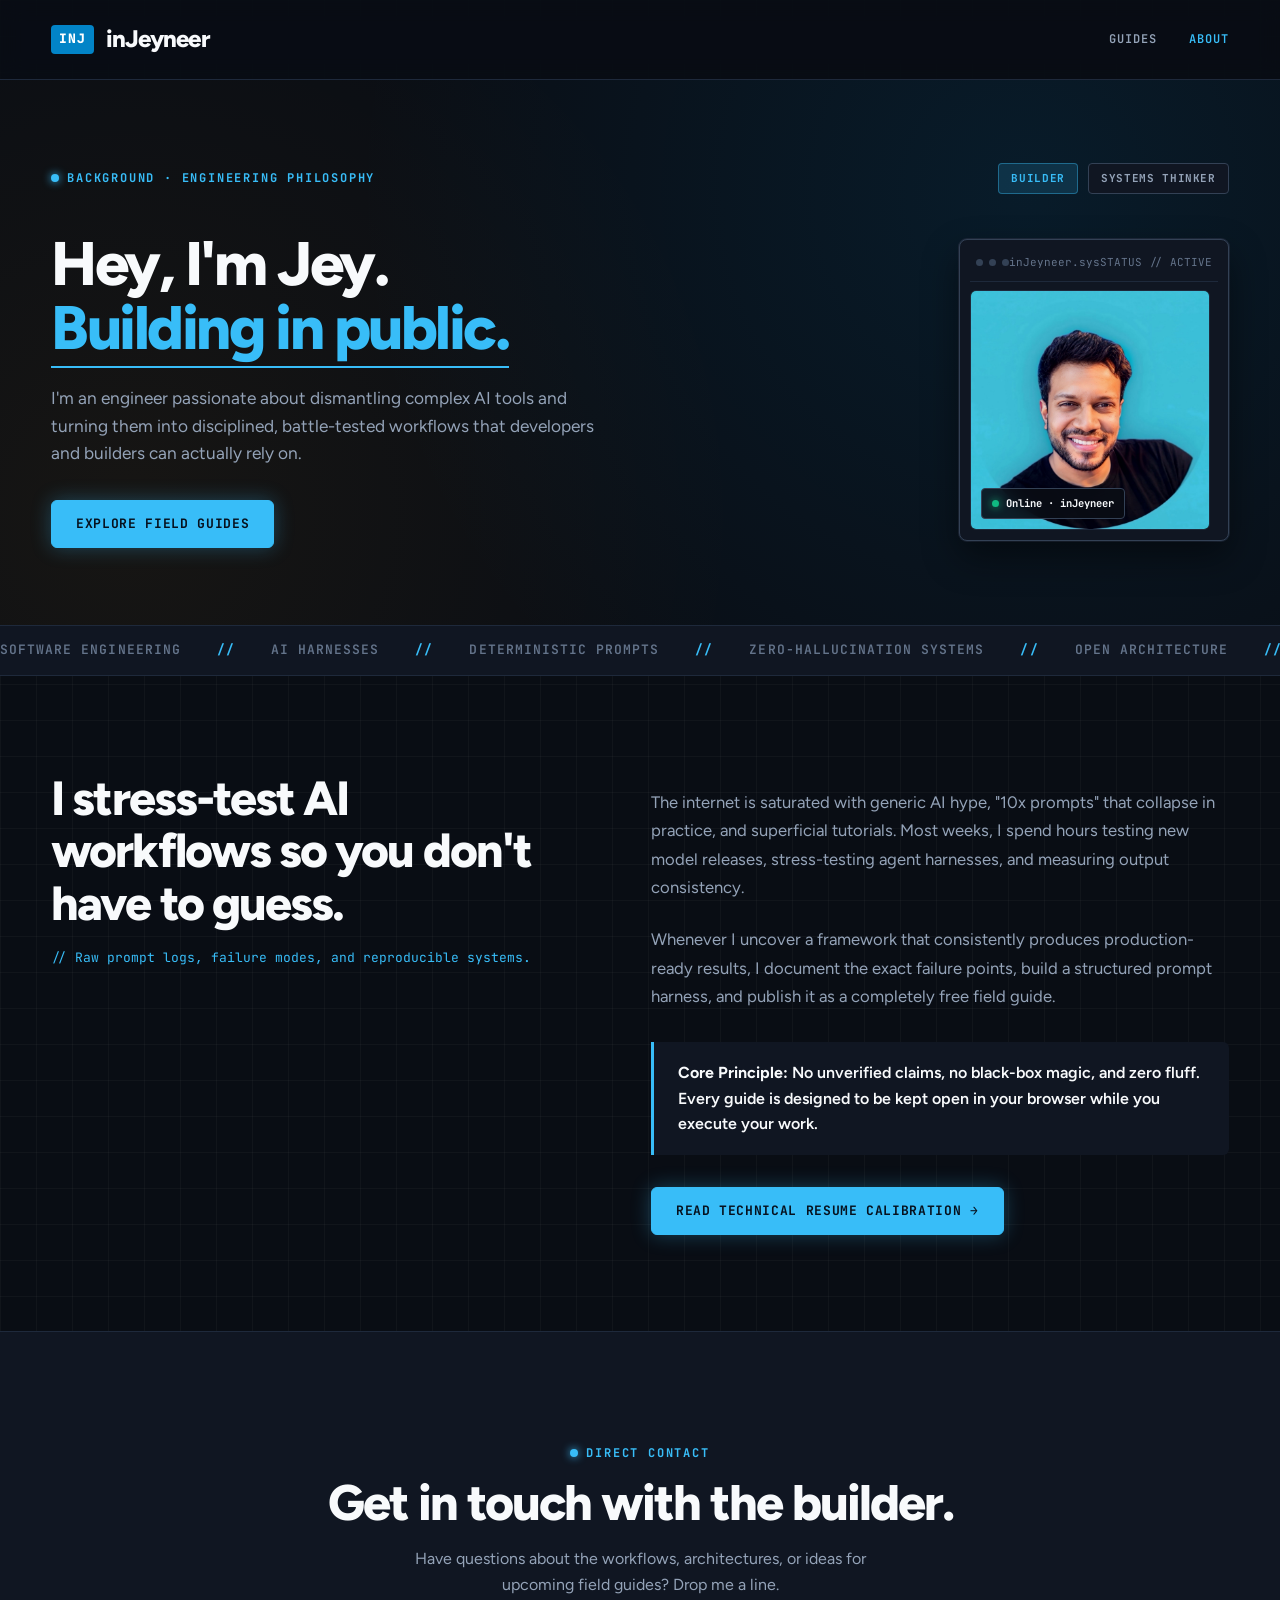
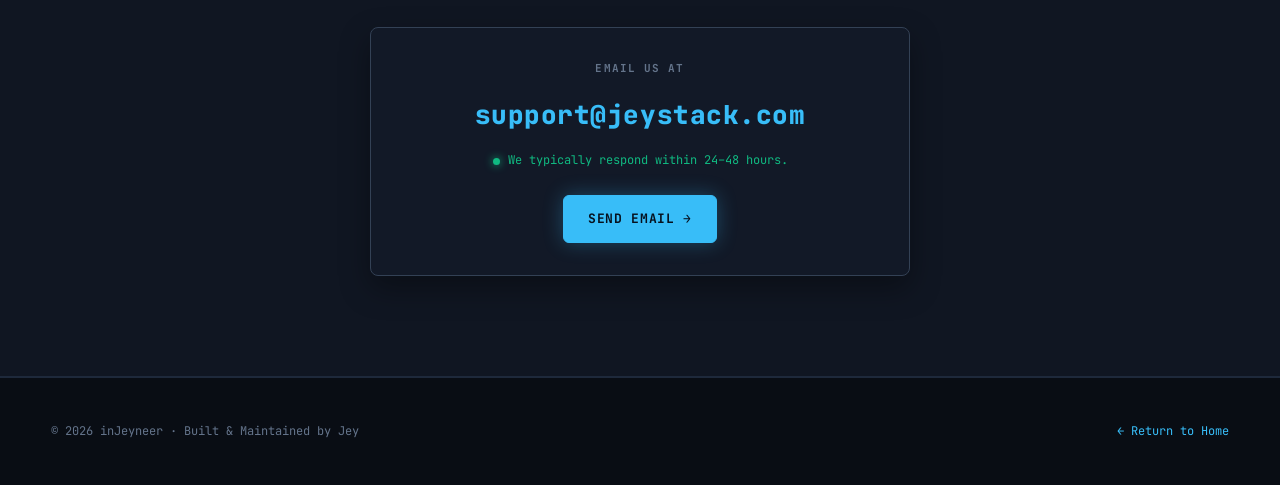
==== about/index.html @ 8425c217 "feat: inJeyneer site with The 4-Stage Technical Resume Calibration & Pages setup" ====
<!DOCTYPE html>
<html lang="en">
<head>
  <meta charset="UTF-8" />
  <meta name="viewport" content="width=device-width, initial-scale=1.0" />
  <title>About Jey · inJeyneer</title>
  <meta name="description" content="Meet Jey, engineer and creator behind inJeyneer. Sharing tested AI systems, prompts, and practical builder lessons in public." />

  <!-- Open Graph / Meta -->
  <meta property="og:type" content="website" />
  <meta property="og:title" content="About Jey · inJeyneer" />
  <meta property="og:description" content="Meet Jey, engineer and creator behind inJeyneer. Sharing tested AI systems and builder lessons in public." />
  <meta property="og:image" content="../assets/hero-photo.jpg" />
  <meta name="twitter:card" content="summary_large_image" />

  <link rel="stylesheet" href="../styles.css" />
</head>
<body>

  <!-- Site Header -->
  <header class="site-header">
    <a class="wordmark" href="../" aria-label="inJeyneer home">
      <div class="wordmark-badge">INJ</div>
      <div class="wordmark-title">
        <span>inJeyneer</span>
      </div>
    </a>
    <nav class="site-nav" aria-label="Primary navigation">
      <a class="nav-link" href="../#guides">Guides</a>
      <a class="nav-link active" href="./">About</a>
    </nav>
  </header>

  <!-- Hero Section -->
  <section class="home-hero">
    <div class="hero-inner">
      <div class="hero-kicker-row">
        <p class="eyebrow">Background &middot; Engineering Philosophy</p>
        <div class="status-pills">
          <span class="tech-tag tech-tag-accent">Builder</span>
          <span class="tech-tag">Systems Thinker</span>
        </div>
      </div>

      <div class="hero-grid">
        <div class="hero-copy">
          <h1>Hey, I'm Jey.<br /><em>Building in public.</em></h1>
          <div class="hero-intro">
            <p>
              I'm an engineer passionate about dismantling complex AI tools and turning them into disciplined, battle-tested workflows that developers and builders can actually rely on.
            </p>
            <div class="button-row">
              <a class="button button-primary" href="../#guides">Explore Field Guides</a>
            </div>
          </div>
        </div>

        <!-- Technical Photo Frame -->
        <div class="photo-frame">
          <div class="photo-frame-header">
            <div class="photo-frame-dots">
              <span></span><span></span><span></span>
            </div>
            <span>inJeyneer.sys</span>
            <span>STATUS // ACTIVE</span>
          </div>
          <div class="photo-wrap">
            <img
              src="../assets/hero-photo.jpg"
              alt="Jey, creator behind inJeyneer"
              class="hero-photo"
            />
            <div class="photo-badge">
              <span class="pulse-dot"></span>
              <span>Online · inJeyneer</span>
            </div>
          </div>
        </div>
      </div>
    </div>
  </section>

  <!-- Terminal Style Marquee Ticker -->
  <div class="topic-ticker" aria-label="Core Topics">
    <div class="ticker-track">
      <span class="ticker-set">
        <span>Software Engineering <b>//</b></span>
        <span>AI Harnesses <b>//</b></span>
        <span>Deterministic Prompts <b>//</b></span>
        <span>Zero-Hallucination Systems <b>//</b></span>
        <span>Open Architecture <b>//</b></span>
      </span>
      <span class="ticker-set" aria-hidden="true">
        <span>Software Engineering <b>//</b></span>
        <span>AI Harnesses <b>//</b></span>
        <span>Deterministic Prompts <b>//</b></span>
        <span>Zero-Hallucination Systems <b>//</b></span>
        <span>Open Architecture <b>//</b></span>
      </span>
    </div>
  </div>

  <!-- Story Section -->
  <section class="story-section">
    <div class="story-grid">
      <div class="story-lead">
        <h1>I stress-test AI workflows so you don't have to guess.</h1>
        <p class="lead-subtitle">// Raw prompt logs, failure modes, and reproducible systems.</p>
      </div>
      <div class="story-copy">
        <p>
          The internet is saturated with generic AI hype, "10x prompts" that collapse in practice, and superficial tutorials. Most weeks, I spend hours testing new model releases, stress-testing agent harnesses, and measuring output consistency.
        </p>
        <p>
          Whenever I uncover a framework that consistently produces production-ready results, I document the exact failure points, build a structured prompt harness, and publish it as a completely free field guide.
        </p>
        <div class="mission">
          <strong>Core Principle:</strong> No unverified claims, no black-box magic, and zero fluff. Every guide is designed to be kept open in your browser while you execute your work.
        </div>
        <div class="button-row">
          <a class="button button-primary" href="../guides/four-pass-ai-resume-review/">Read Technical Resume Calibration &rarr;</a>
        </div>
      </div>
    </div>
  </section>

  <!-- Direct Email Contact Section -->
  <section class="contact-section" id="contact">
    <div class="contact-inner">
      <p class="eyebrow" style="justify-content: center;">Direct Contact</p>
      <h2>Get in touch with the builder.</h2>
      <p class="contact-desc">
        Have questions about the workflows, architectures, or ideas for upcoming field guides? Drop me a line.
      </p>

      <div class="contact-card">
        <span class="contact-label">Email us at</span>
        <a class="contact-email-link" href="mailto:support@jeystack.com?subject=inJeyneer%20Builder%20Inquiry">support@jeystack.com</a>
        <p class="contact-response-time">
          <span class="pulse-dot"></span>
          We typically respond within 24–48 hours.
        </p>
        <div class="contact-actions">
          <a class="button button-primary" href="mailto:support@jeystack.com?subject=inJeyneer%20Builder%20Inquiry">Send Email &rarr;</a>
        </div>
      </div>
    </div>
  </section>

  <!-- Site Footer -->
  <footer class="site-footer">
    <div class="site-footer-inner">
      <p>&copy; 2026 inJeyneer &middot; Built &amp; Maintained by Jey</p>
      <p><a href="../">&larr; Return to Home</a></p>
    </div>
  </footer>

  <script src="../main.js"></script>
</body>
</html>
---- styles.css ----
@import url('https://fonts.googleapis.com/css2?family=Figtree:ital,wght@0,400;0,500;0,600;0,700;0,800;0,900;1,700;1,800&family=JetBrains+Mono:wght@400;500;600;700;800&display=swap');

:root {
  /* Engineering Blueprint / Dark Steel Color System */
  --bg-canvas: #090d14;
  --bg-surface: #101622;
  --bg-surface-raised: #172030;
  --bg-surface-card: #121927;
  
  --border-subtle: #1e293b;
  --border-strong: #334155;
  --border-accent: #0284c7;

  --text-main: #f8fafc;
  --text-muted: #94a3b8;
  --text-dim: #64748b;

  /* Signature Accents (Strict, focused 2-color scheme) */
  --cyan: #38bdf8;
  --cyan-deep: #0284c7;
  --cyan-glow: rgba(56, 189, 248, 0.15);
  
  --amber: #f59e0b;
  --amber-dim: rgba(245, 158, 11, 0.12);

  --emerald: #10b981;
  --emerald-dim: rgba(16, 185, 129, 0.12);
  --rose: #f43f5e;
  --rose-dim: rgba(244, 63, 94, 0.12);

  --font-sans: 'Figtree', -apple-system, BlinkMacSystemFont, "Segoe UI", Roboto, sans-serif;
  --font-mono: 'JetBrains Mono', ui-monospace, SFMono-Regular, Menlo, Monaco, monospace;
}

* {
  box-sizing: border-box;
}

html {
  background: var(--bg-canvas);
  color: var(--text-main);
  scroll-behavior: smooth;
}

body {
  min-width: 320px;
  font-family: var(--font-sans);
  background: var(--bg-canvas);
  background-image: 
    linear-gradient(to right, rgba(255, 255, 255, 0.03) 1px, transparent 1px),
    linear-gradient(to bottom, rgba(255, 255, 255, 0.03) 1px, transparent 1px);
  background-size: 36px 36px;
  margin: 0;
  color: var(--text-main);
  line-height: 1.6;
  -webkit-font-smoothing: antialiased;
}

a {
  color: inherit;
  text-decoration: none;
}

/* ==========================================================================
   Header & Navigation
   ========================================================================== */
.site-header {
  background: rgba(9, 13, 20, 0.85);
  -webkit-backdrop-filter: blur(12px);
  backdrop-filter: blur(12px);
  border-bottom: 1px solid var(--border-subtle);
  justify-content: space-between;
  align-items: center;
  width: 100%;
  min-height: 80px;
  padding: 16px clamp(20px, 4vw, 64px);
  position: sticky;
  top: 0;
  z-index: 100;
  display: flex;
}

.wordmark {
  display: flex;
  align-items: center;
  gap: 12px;
}

.wordmark-badge {
  background: var(--cyan-deep);
  color: #fff;
  font-family: var(--font-mono);
  font-weight: 800;
  font-size: 13px;
  letter-spacing: 0.06em;
  padding: 4px 8px;
  border-radius: 4px;
}

.wordmark-title {
  display: flex;
  flex-direction: column;
}

.wordmark span {
  letter-spacing: -0.03em;
  font-size: clamp(20px, 2vw, 24px);
  font-weight: 800;
  color: var(--text-main);
  line-height: 1;
}

.wordmark small {
  color: var(--text-dim);
  font-family: var(--font-mono);
  font-size: 11px;
  font-weight: 500;
  margin-top: 4px;
  letter-spacing: 0.05em;
  text-transform: uppercase;
}

.site-nav {
  align-items: center;
  gap: clamp(16px, 2.5vw, 36px);
  display: flex;
}

.nav-link {
  font-family: var(--font-mono);
  letter-spacing: 0.08em;
  text-transform: uppercase;
  font-size: 12px;
  font-weight: 600;
  color: var(--text-muted);
  transition: color 0.15s ease;
  padding: 6px 0;
}

.nav-link:hover,
.nav-link.active {
  color: var(--cyan);
}

.button {
  border: 1px solid var(--border-strong);
  cursor: pointer;
  min-height: 48px;
  font-size: 13px;
  font-weight: 700;
  line-height: 1;
  font-family: var(--font-mono);
  letter-spacing: 0.05em;
  text-transform: uppercase;
  border-radius: 6px;
  justify-content: center;
  align-items: center;
  padding: 14px 24px;
  transition: all 0.18s ease;
  display: inline-flex;
}

.button-primary {
  background: var(--cyan);
  color: #06111e;
  border-color: var(--cyan);
  box-shadow: 0 0 20px rgba(56, 189, 248, 0.3);
}

.button-primary:hover {
  background: #7dd3fc;
  transform: translateY(-2px);
  box-shadow: 0 4px 24px rgba(56, 189, 248, 0.45);
}

.button-outline {
  background: transparent;
  color: var(--text-main);
  border-color: var(--border-strong);
}

.button-outline:hover {
  background: var(--bg-surface-raised);
  border-color: var(--cyan);
  color: var(--cyan);
  transform: translateY(-2px);
}

/* ==========================================================================
   Home Hero Section
   ========================================================================== */
.home-hero {
  background: radial-gradient(circle at 80% 20%, rgba(2, 132, 199, 0.12) 0%, transparent 60%),
              radial-gradient(circle at 10% 80%, rgba(245, 158, 11, 0.06) 0%, transparent 50%),
              var(--bg-canvas);
  border-bottom: 1px solid var(--border-subtle);
  padding: clamp(48px, 6vw, 96px) clamp(20px, 4vw, 64px);
  position: relative;
}

.hero-inner {
  width: min(100%, 1280px);
  margin: 0 auto;
}

.hero-kicker-row {
  display: flex;
  align-items: center;
  justify-content: space-between;
  flex-wrap: wrap;
  gap: 16px;
  margin-bottom: 32px;
}

.eyebrow {
  font-family: var(--font-mono);
  letter-spacing: 0.15em;
  text-transform: uppercase;
  font-size: 12px;
  font-weight: 700;
  color: var(--cyan);
  display: flex;
  align-items: center;
  gap: 8px;
}

.eyebrow::before {
  content: "";
  display: inline-block;
  width: 8px;
  height: 8px;
  background: var(--cyan);
  border-radius: 50%;
  box-shadow: 0 0 8px var(--cyan);
}

.status-pills {
  display: flex;
  gap: 10px;
}

.tech-tag {
  font-family: var(--font-mono);
  font-size: 11px;
  font-weight: 700;
  text-transform: uppercase;
  letter-spacing: 0.06em;
  padding: 6px 12px;
  border-radius: 4px;
  border: 1px solid var(--border-strong);
  background: var(--bg-surface);
  color: var(--text-muted);
}

.tech-tag-accent {
  border-color: rgba(56, 189, 248, 0.4);
  background: var(--cyan-glow);
  color: var(--cyan);
}

.hero-grid {
  display: grid;
  grid-template-columns: 1fr auto;
  gap: clamp(36px, 5vw, 64px);
  align-items: center;
}

.home-hero h1 {
  letter-spacing: -0.04em;
  margin: 0 0 24px;
  font-weight: 800;
  color: var(--text-main);
  font-size: clamp(38px, 4.8vw, 64px);
  line-height: 1.05;
}

.home-hero h1 em {
  font-style: normal;
  color: var(--cyan);
  border-bottom: 2px solid var(--cyan);
  padding-bottom: 2px;
}

.hero-intro p {
  color: var(--text-muted);
  max-width: 52ch;
  margin: 0 0 32px;
  font-size: clamp(16px, 1.35vw, 19px);
  line-height: 1.6;
}

.button-row {
  display: flex;
  flex-wrap: wrap;
  gap: 14px;
}

/* Portrait Visual Frame - Compact & Balanced */
.photo-frame {
  position: relative;
  width: clamp(220px, 22vw, 270px);
  max-width: 270px;
  border-radius: 8px;
  padding: 10px;
  background: var(--bg-surface);
  border: 1px solid var(--border-strong);
  box-shadow: 0 16px 36px rgba(0, 0, 0, 0.45), 0 0 0 1px var(--border-subtle);
  flex-shrink: 0;
  margin-left: auto;
}

.photo-frame-header {
  display: flex;
  align-items: center;
  justify-content: space-between;
  padding: 4px 6px 10px;
  font-family: var(--font-mono);
  font-size: 11px;
  color: var(--text-dim);
  border-bottom: 1px solid var(--border-subtle);
  margin-bottom: 8px;
}

.photo-frame-dots {
  display: flex;
  gap: 6px;
}

.photo-frame-dots span {
  width: 7px;
  height: 7px;
  border-radius: 50%;
  background: var(--border-strong);
}

.photo-wrap {
  aspect-ratio: 1 / 1;
  max-height: 240px;
  border-radius: 6px;
  overflow: hidden;
  background: #000;
  border: 1px solid var(--border-subtle);
  position: relative;
}

.hero-photo {
  width: 100%;
  height: 100%;
  object-fit: cover;
  object-position: center 20%;
  display: block;
  filter: contrast(102%) brightness(98%);
}

.photo-badge {
  position: absolute;
  bottom: 10px;
  left: 10px;
  background: rgba(9, 13, 20, 0.9);
  -webkit-backdrop-filter: blur(8px);
  backdrop-filter: blur(8px);
  border: 1px solid var(--border-strong);
  padding: 6px 10px;
  border-radius: 4px;
  font-family: var(--font-mono);
  font-size: 10.5px;
  font-weight: 700;
  color: var(--text-main);
  display: flex;
  align-items: center;
  gap: 7px;
}

.pulse-dot {
  width: 7px;
  height: 7px;
  border-radius: 50%;
  background: var(--emerald);
  box-shadow: 0 0 8px var(--emerald);
}

/* ==========================================================================
   Ticker (Terminal Style)
   ========================================================================== */
.topic-ticker {
  background: var(--bg-surface);
  border-bottom: 1px solid var(--border-subtle);
  padding: 14px 0;
  overflow: hidden;
}

.ticker-track {
  width: max-content;
  animation: 30s linear infinite ticker;
  display: flex;
}

.ticker-set {
  font-family: var(--font-mono);
  font-size: 13px;
  font-weight: 600;
  letter-spacing: 0.08em;
  text-transform: uppercase;
  color: var(--text-dim);
  white-space: nowrap;
  gap: 36px;
  padding-right: 36px;
  display: flex;
  align-items: center;
}

.ticker-set span {
  display: inline-flex;
  align-items: center;
  gap: 36px;
}

.ticker-set b {
  color: var(--cyan);
  font-weight: 700;
}

@keyframes ticker {
  to {
    transform: translate(-50%);
  }
}

/* ==========================================================================
   Guides Section
   ========================================================================== */
.guide-section {
  padding: clamp(56px, 8vw, 100px) clamp(20px, 4vw, 64px);
  max-width: 1280px;
  margin: 0 auto;
}

.guide-heading-row {
  display: flex;
  justify-content: space-between;
  align-items: flex-end;
  flex-wrap: wrap;
  gap: 20px;
  margin-bottom: 32px;
}

.guide-heading-row h2 {
  font-size: clamp(32px, 4.2vw, 52px);
  font-weight: 800;
  letter-spacing: -0.04em;
  margin: 8px 0 0;
  color: var(--text-main);
}

.guide-tools {
  display: flex;
  justify-content: space-between;
  align-items: center;
  flex-wrap: wrap;
  gap: 16px;
  margin-bottom: 24px;
}

.filter-row {
  display: flex;
  gap: 10px;
  flex-wrap: wrap;
}

.filter-chip {
  background: var(--bg-surface);
  border: 1px solid var(--border-strong);
  color: var(--text-muted);
  font-family: var(--font-mono);
  font-size: 11px;
  font-weight: 700;
  letter-spacing: 0.06em;
  text-transform: uppercase;
  padding: 8px 16px;
  border-radius: 4px;
  cursor: pointer;
  transition: all 0.15s ease;
}

.filter-chip:hover,
.filter-chip.is-active {
  background: var(--cyan-deep);
  border-color: var(--cyan);
  color: #fff;
}

.search-field {
  background: var(--bg-surface);
  border: 1px solid var(--border-strong);
  border-radius: 6px;
  display: flex;
  align-items: center;
  gap: 10px;
  padding: 8px 16px;
  min-width: min(100%, 300px);
}

.search-field span,
.search-field svg {
  color: var(--cyan);
  flex-shrink: 0;
}

.search-field input {
  background: transparent;
  border: none;
  outline: none;
  color: var(--text-main);
  font-family: var(--font-sans);
  font-size: 14px;
  width: 100%;
}

.search-field input::placeholder {
  color: var(--text-dim);
}

.guide-count {
  font-family: var(--font-mono);
  font-size: 12px;
  color: var(--text-dim);
  margin-bottom: 24px;
}

/* Card Styling */
.guide-grid {
  display: grid;
  grid-template-columns: repeat(auto-fill, minmax(360px, 1fr));
  gap: 24px;
  margin-bottom: 48px;
}

.guide-card {
  background: var(--bg-surface-card);
  border: 1px solid var(--border-strong);
  border-radius: 8px;
  padding: 28px;
  display: flex;
  flex-direction: column;
  justify-content: space-between;
  transition: all 0.2s ease;
  position: relative;
  overflow: hidden;
}

.guide-card::before {
  content: "";
  position: absolute;
  top: 0;
  left: 0;
  width: 100%;
  height: 3px;
  background: var(--cyan);
  opacity: 0;
  transition: opacity 0.2s ease;
}

.guide-card:hover {
  border-color: var(--cyan);
  transform: translateY(-4px);
  box-shadow: 0 16px 32px rgba(0, 0, 0, 0.4), 0 0 24px rgba(2, 132, 199, 0.15);
}

.guide-card:hover::before {
  opacity: 1;
}

.guide-card-meta {
  display: flex;
  align-items: center;
  gap: 12px;
  margin-bottom: 20px;
}

.spec-id {
  font-family: var(--font-mono);
  font-size: 11px;
  font-weight: 700;
  color: var(--cyan);
  letter-spacing: 0.08em;
}

.guide-category {
  font-family: var(--font-mono);
  font-size: 10px;
  font-weight: 700;
  text-transform: uppercase;
  letter-spacing: 0.08em;
  padding: 3px 8px;
  border-radius: 3px;
  background: var(--bg-surface-raised);
  border: 1px solid var(--border-subtle);
  color: var(--text-muted);
}

.guide-free {
  font-family: var(--font-mono);
  font-size: 10px;
  font-weight: 800;
  text-transform: uppercase;
  color: var(--emerald);
  margin-left: auto;
}

.guide-card h3 {
  font-size: 26px;
  font-weight: 800;
  letter-spacing: -0.03em;
  line-height: 1.15;
  margin: 0 0 16px;
  color: var(--text-main);
}

.guide-card-bottom {
  display: flex;
  align-items: flex-end;
  justify-content: space-between;
  gap: 16px;
  margin-top: 24px;
  padding-top: 20px;
  border-top: 1px solid var(--border-subtle);
}

.guide-card-bottom p {
  color: var(--text-muted);
  font-size: 14px;
  margin: 0;
  line-height: 1.5;
}

.guide-arrow {
  width: 40px;
  height: 40px;
  border-radius: 6px;
  background: var(--bg-surface-raised);
  border: 1px solid var(--border-strong);
  color: var(--cyan);
  display: flex;
  align-items: center;
  justify-content: center;
  font-size: 18px;
  font-weight: 800;
  flex: none;
  transition: all 0.15s ease;
}

.guide-card:hover .guide-arrow {
  background: var(--cyan);
  color: #06111e;
  border-color: var(--cyan);
  transform: translateX(4px);
}

.guide-empty {
  font-family: var(--font-mono);
  font-size: 14px;
  color: var(--text-dim);
  padding: 40px 0;
  display: none;
}

/* Roadmap / Coming Soon Card */
.roadmap-card {
  background: linear-gradient(135deg, var(--bg-surface) 0%, var(--bg-canvas) 100%);
  border: 1px dashed var(--border-strong);
  border-radius: 8px;
  padding: clamp(28px, 4vw, 44px);
  display: flex;
  flex-direction: column;
  gap: 14px;
}

.roadmap-card h3 {
  font-size: clamp(22px, 2.5vw, 28px);
  font-weight: 800;
  letter-spacing: -0.03em;
  margin: 0;
  color: var(--text-main);
}

.roadmap-card p {
  color: var(--text-muted);
  font-size: 15px;
  max-width: 65ch;
  margin: 0;
}

.roadmap-list {
  display: flex;
  flex-wrap: wrap;
  gap: 12px;
  margin-top: 12px;
}

.roadmap-tag {
  font-family: var(--font-mono);
  font-size: 12px;
  font-weight: 600;
  padding: 6px 14px;
  border-radius: 4px;
  background: var(--bg-surface-raised);
  border: 1px solid var(--border-subtle);
  color: var(--text-dim);
}

/* ==========================================================================
   Contact / Direct Email Section
   ========================================================================== */
.contact-section {
  background: var(--bg-surface);
  border-top: 1px solid var(--border-subtle);
  border-bottom: 1px solid var(--border-subtle);
  padding: clamp(64px, 8vw, 100px) clamp(20px, 4vw, 64px);
}

.contact-inner {
  max-width: 760px;
  margin: 0 auto;
  text-align: center;
}

.contact-section h2 {
  font-size: clamp(32px, 4.2vw, 50px);
  font-weight: 800;
  letter-spacing: -0.04em;
  margin: 12px 0 16px;
  line-height: 1.1;
  color: var(--text-main);
}

.contact-desc {
  color: var(--text-muted);
  font-size: 16px;
  margin: 0 auto 30px;
  max-width: 52ch;
  line-height: 1.6;
}

.contact-card {
  background: var(--bg-surface-card);
  border: 1px solid var(--border-strong);
  border-radius: 8px;
  padding: 32px 24px;
  max-width: 540px;
  margin: 0 auto;
  display: flex;
  flex-direction: column;
  align-items: center;
  gap: 16px;
  box-shadow: 0 12px 30px rgba(0, 0, 0, 0.35);
}

.contact-label {
  font-family: var(--font-mono);
  font-size: 11px;
  font-weight: 700;
  text-transform: uppercase;
  letter-spacing: 0.1em;
  color: var(--text-dim);
}

.contact-email-link {
  font-family: var(--font-mono);
  font-size: clamp(19px, 2.4vw, 26px);
  font-weight: 800;
  color: var(--cyan);
  letter-spacing: 0.02em;
  transition: all 0.15s ease;
  word-break: break-all;
}

.contact-email-link:hover {
  color: #7dd3fc;
  text-shadow: 0 0 16px rgba(56, 189, 248, 0.45);
}

.contact-response-time {
  font-family: var(--font-mono);
  font-size: 12px;
  color: var(--emerald);
  display: flex;
  align-items: center;
  gap: 8px;
  margin: 0;
}

.contact-actions {
  display: flex;
  gap: 12px;
  flex-wrap: wrap;
  justify-content: center;
  margin-top: 8px;
}


/* ==========================================================================
   Footer
   ========================================================================== */
.site-footer {
  background: var(--bg-canvas);
  padding: 32px clamp(20px, 4vw, 64px);
  border-top: 1px solid var(--border-subtle);
}

.site-footer-inner {
  max-width: 1280px;
  margin: 0 auto;
  display: flex;
  justify-content: space-between;
  align-items: center;
  flex-wrap: wrap;
  gap: 16px;
  font-family: var(--font-mono);
  font-size: 12px;
  color: var(--text-dim);
}

.site-footer a {
  color: var(--cyan);
}

.site-footer a:hover {
  text-decoration: underline;
}

/* ==========================================================================
   Guide Page Specifics & Prompt Blocks
   ========================================================================== */
.guide-page-hero {
  border-bottom: 1px solid var(--border-subtle);
  background: linear-gradient(to bottom, var(--bg-surface) 0%, var(--bg-canvas) 100%);
  padding: clamp(48px, 6vw, 84px) clamp(20px, 4vw, 64px);
}

.guide-hero-grid {
  max-width: 1280px;
  margin: 0 auto;
  display: grid;
  grid-template-columns: 1.35fr 0.65fr;
  gap: clamp(36px, 5vw, 64px);
  align-items: end;
}

.guide-back-link {
  font-family: var(--font-mono);
  font-size: 12px;
  font-weight: 700;
  color: var(--cyan);
  letter-spacing: 0.08em;
  text-transform: uppercase;
  margin-bottom: 24px;
  display: inline-flex;
  align-items: center;
  gap: 6px;
  transition: transform 0.15s ease;
}

.guide-back-link:hover {
  transform: translateX(-4px);
}

.guide-kicker {
  font-family: var(--font-mono);
  font-size: 11px;
  letter-spacing: 0.12em;
  text-transform: uppercase;
  color: var(--text-dim);
  display: flex;
  align-items: center;
  gap: 10px;
  margin-bottom: 18px;
}

.guide-kicker span {
  background: var(--cyan-glow);
  color: var(--cyan);
  border: 1px solid rgba(56, 189, 248, 0.3);
  padding: 4px 8px;
  border-radius: 4px;
  font-weight: 700;
}

.guide-page-hero h1 {
  font-size: clamp(38px, 5vw, 64px);
  font-weight: 800;
  letter-spacing: -0.04em;
  margin: 0 0 20px;
  color: var(--text-main);
  line-height: 1.05;
}

.guide-page-description {
  color: var(--text-muted);
  font-size: clamp(16px, 1.4vw, 20px);
  margin: 0;
  line-height: 1.55;
  max-width: 54ch;
}

/* Guide Spec Box */
.guide-spec-box {
  background: var(--bg-surface);
  border: 1px solid var(--border-strong);
  border-radius: 8px;
  padding: 24px;
}

.guide-spec-header {
  font-family: var(--font-mono);
  font-size: 11px;
  font-weight: 700;
  text-transform: uppercase;
  letter-spacing: 0.08em;
  color: var(--cyan);
  border-bottom: 1px solid var(--border-subtle);
  padding-bottom: 12px;
  margin-bottom: 16px;
  display: flex;
  justify-content: space-between;
}

.guide-spec-box ul {
  list-style: none;
  padding: 0;
  margin: 0;
  display: flex;
  flex-direction: column;
  gap: 12px;
}

.guide-spec-box li {
  font-family: var(--font-mono);
  font-size: 12px;
  display: flex;
  align-items: center;
  gap: 10px;
  color: var(--text-muted);
}

.guide-spec-box li span {
  color: var(--amber);
  font-weight: 800;
}

/* Workspace Layout */
.guide-workspace {
  max-width: 1280px;
  margin: 0 auto;
  padding: clamp(48px, 6vw, 88px) clamp(20px, 4vw, 64px);
  display: grid;
  grid-template-columns: 280px minmax(0, 1fr);
  gap: clamp(48px, 6vw, 80px);
  align-items: start;
}

.guide-workspace-rail {
  background: var(--bg-surface);
  border: 1px solid var(--border-strong);
  border-radius: 8px;
  padding: 24px;
  position: sticky;
  top: 104px;
}

.rail-kicker {
  font-family: var(--font-mono);
  font-size: 11px;
  font-weight: 700;
  text-transform: uppercase;
  letter-spacing: 0.08em;
  color: var(--cyan);
  margin-bottom: 8px;
}

.guide-workspace-rail h2 {
  font-size: 20px;
  font-weight: 800;
  letter-spacing: -0.02em;
  margin: 0 0 16px;
  color: var(--text-main);
  line-height: 1.2;
}

.guide-workspace-rail ol {
  border-top: 1px solid var(--border-subtle);
  padding: 16px 0 0 20px;
  margin: 0;
  font-size: 13px;
  color: var(--text-muted);
}

.guide-workspace-rail li + li {
  margin-top: 10px;
}

.rail-note {
  font-family: var(--font-mono);
  font-size: 11px;
  color: var(--text-dim);
  background: var(--bg-surface-raised);
  border-left: 2px solid var(--cyan);
  padding: 10px 12px;
  border-radius: 0 4px 4px 0;
  margin-top: 20px;
}

/* Guide Content Engine */
.guide-article {
  counter-reset: spec-section;
  font-size: clamp(16px, 1.25vw, 18px);
  line-height: 1.7;
  color: var(--text-muted);
}

.guide-article p {
  margin: 0 0 24px;
}

.guide-article strong {
  color: var(--text-main);
}

.guide-article h2 {
  counter-increment: spec-section;
  font-size: clamp(24px, 2.5vw, 32px);
  font-weight: 800;
  letter-spacing: -0.03em;
  color: var(--text-main);
  margin: 54px 0 20px;
  padding-bottom: 12px;
  border-bottom: 1px solid var(--border-subtle);
  display: flex;
  align-items: center;
  gap: 14px;
}

.guide-article h2::before {
  content: counter(spec-section, decimal-leading-zero);
  font-family: var(--font-mono);
  font-size: 14px;
  font-weight: 800;
  color: var(--cyan);
  background: var(--cyan-glow);
  border: 1px solid rgba(56, 189, 248, 0.3);
  padding: 4px 10px;
  border-radius: 4px;
}

.guide-article h3 {
  font-size: clamp(18px, 1.6vw, 22px);
  font-weight: 700;
  letter-spacing: -0.02em;
  color: var(--text-main);
  margin: 36px 0 14px;
}

.guide-article ul,
.guide-article ol {
  margin: 0 0 28px;
  padding-left: 24px;
}

.guide-article li + li {
  margin-top: 10px;
}

.guide-article li::marker {
  color: var(--cyan);
}

.guide-article code {
  font-family: var(--font-mono);
  font-size: 0.9em;
  background: var(--bg-surface-raised);
  border: 1px solid var(--border-strong);
  padding: 2px 6px;
  border-radius: 4px;
  color: var(--cyan);
}

/* Callout Box */
.tech-callout {
  background: var(--bg-surface);
  border: 1px solid var(--border-strong);
  border-left: 4px solid var(--amber);
  border-radius: 0 6px 6px 0;
  padding: 20px 24px;
  margin: 32px 0;
}

.tech-callout-header {
  font-family: var(--font-mono);
  font-size: 11px;
  font-weight: 800;
  letter-spacing: 0.08em;
  text-transform: uppercase;
  color: var(--amber);
  margin-bottom: 8px;
}

.tech-callout p {
  margin: 0;
  font-size: 14.5px;
  color: var(--text-muted);
  line-height: 1.6;
}

/* Banned Words Cloud */
.banned-box {
  background: rgba(244, 63, 94, 0.05);
  border: 1px solid rgba(244, 63, 94, 0.3);
  border-radius: 6px;
  padding: 20px;
  margin: 24px 0 32px;
}

.banned-box-title {
  font-family: var(--font-mono);
  font-size: 11px;
  font-weight: 800;
  letter-spacing: 0.08em;
  text-transform: uppercase;
  color: var(--rose);
  margin-bottom: 12px;
}

.banned-tags {
  display: flex;
  flex-wrap: wrap;
  gap: 8px;
}

.banned-tag {
  font-family: var(--font-mono);
  font-size: 11px;
  background: rgba(244, 63, 94, 0.12);
  color: #fda4af;
  border: 1px solid rgba(244, 63, 94, 0.25);
  padding: 4px 10px;
  border-radius: 4px;
  text-decoration: line-through;
}

/* Side-by-side Diffs */
.diff-container {
  display: grid;
  grid-template-columns: 1fr 1fr;
  gap: 16px;
  margin: 24px 0 32px;
}

.diff-card {
  border-radius: 6px;
  padding: 16px 18px;
  font-size: 13.5px;
  line-height: 1.55;
}

.diff-card-before {
  background: rgba(244, 63, 94, 0.06);
  border: 1px solid rgba(244, 63, 94, 0.25);
  color: #fecdd3;
}

.diff-card-after {
  background: rgba(16, 185, 129, 0.06);
  border: 1px solid rgba(16, 185, 129, 0.25);
  color: #a7f3d0;
}

.diff-header {
  font-family: var(--font-mono);
  font-size: 10px;
  font-weight: 800;
  letter-spacing: 0.08em;
  text-transform: uppercase;
  margin-bottom: 8px;
}

.diff-card-before .diff-header {
  color: var(--rose);
}

.diff-card-after .diff-header {
  color: var(--emerald);
}

/* Interactive Prompt Blocks */
.guide-copy-block {
  background: #05080f;
  border: 1px solid var(--border-strong);
  border-radius: 8px;
  margin: 32px 0 44px;
  overflow: hidden;
  box-shadow: 0 12px 30px rgba(0, 0, 0, 0.4);
}

.guide-copy-heading {
  background: var(--bg-surface-raised);
  border-bottom: 1px solid var(--border-strong);
  padding: 12px 18px;
  display: flex;
  align-items: center;
  justify-content: space-between;
  gap: 14px;
}

.pass-pill {
  font-family: var(--font-mono);
  font-size: 11px;
  font-weight: 800;
  letter-spacing: 0.08em;
  text-transform: uppercase;
  color: var(--cyan);
  background: var(--cyan-glow);
  border: 1px solid rgba(56, 189, 248, 0.3);
  padding: 4px 8px;
  border-radius: 4px;
}

.heading-title {
  font-family: var(--font-mono);
  font-size: 12px;
  font-weight: 700;
  color: var(--text-main);
  margin-right: auto;
}

.guide-copy-button {
  background: var(--cyan);
  color: #06111e;
  border: none;
  border-radius: 4px;
  font-family: var(--font-mono);
  font-size: 11px;
  font-weight: 800;
  letter-spacing: 0.06em;
  padding: 8px 16px;
  cursor: pointer;
  transition: all 0.15s ease;
  white-space: nowrap;
}

.guide-copy-button:hover {
  background: #7dd3fc;
  box-shadow: 0 0 12px rgba(56, 189, 248, 0.4);
}

.guide-copy-scroll {
  padding: 22px;
  margin: 0;
  font-family: var(--font-mono);
  font-size: 13.5px;
  line-height: 1.65;
  color: #e2e8f0;
  white-space: pre-wrap;
  word-break: break-word;
  max-height: 480px;
  overflow: auto;
}

.guide-copy-status {
  font-family: var(--font-mono);
  font-size: 11.5px;
  color: var(--emerald);
  padding: 0 18px 12px;
  margin: 0;
  min-height: 28px;
}

/* ==========================================================================
   Story / About Page
   ========================================================================== */
.story-section {
  max-width: 1280px;
  margin: 0 auto;
  padding: clamp(56px, 8vw, 96px) clamp(20px, 4vw, 64px);
}

.story-grid {
  display: grid;
  grid-template-columns: 0.95fr 1.05fr;
  gap: clamp(40px, 6vw, 80px);
}

.story-lead h1 {
  font-size: clamp(34px, 4vw, 48px);
  font-weight: 800;
  letter-spacing: -0.04em;
  line-height: 1.1;
  color: var(--text-main);
  margin: 0 0 18px;
}

.story-lead p.lead-subtitle {
  font-family: var(--font-mono);
  font-size: 13px;
  color: var(--cyan);
  margin-bottom: 24px;
}

.story-copy p {
  color: var(--text-muted);
  font-size: clamp(16px, 1.3vw, 18px);
  line-height: 1.7;
  margin-bottom: 24px;
}

.story-copy .mission {
  background: var(--bg-surface);
  border-left: 3px solid var(--cyan);
  padding: 18px 24px;
  border-radius: 0 6px 6px 0;
  color: var(--text-main);
  font-weight: 600;
  margin: 32px 0;
}

/* ==========================================================================
   Responsive
   ========================================================================== */
@media (max-width: 960px) {
  .hero-grid {
    grid-template-columns: 1fr;
  }
  .photo-frame {
    max-width: 440px;
    margin: 0 auto;
  }
  .guide-hero-grid {
    grid-template-columns: 1fr;
  }
  .guide-workspace {
    grid-template-columns: 1fr;
  }
  .guide-workspace-rail {
    position: relative;
    top: auto;
  }
  .story-grid {
    grid-template-columns: 1fr;
  }
  .diff-container {
    grid-template-columns: 1fr;
  }
}

@media (max-width: 640px) {
  .email-optin-row {
    grid-template-columns: 1fr;
  }
  .guide-card-bottom {
    flex-direction: column;
    align-items: flex-start;
  }
}
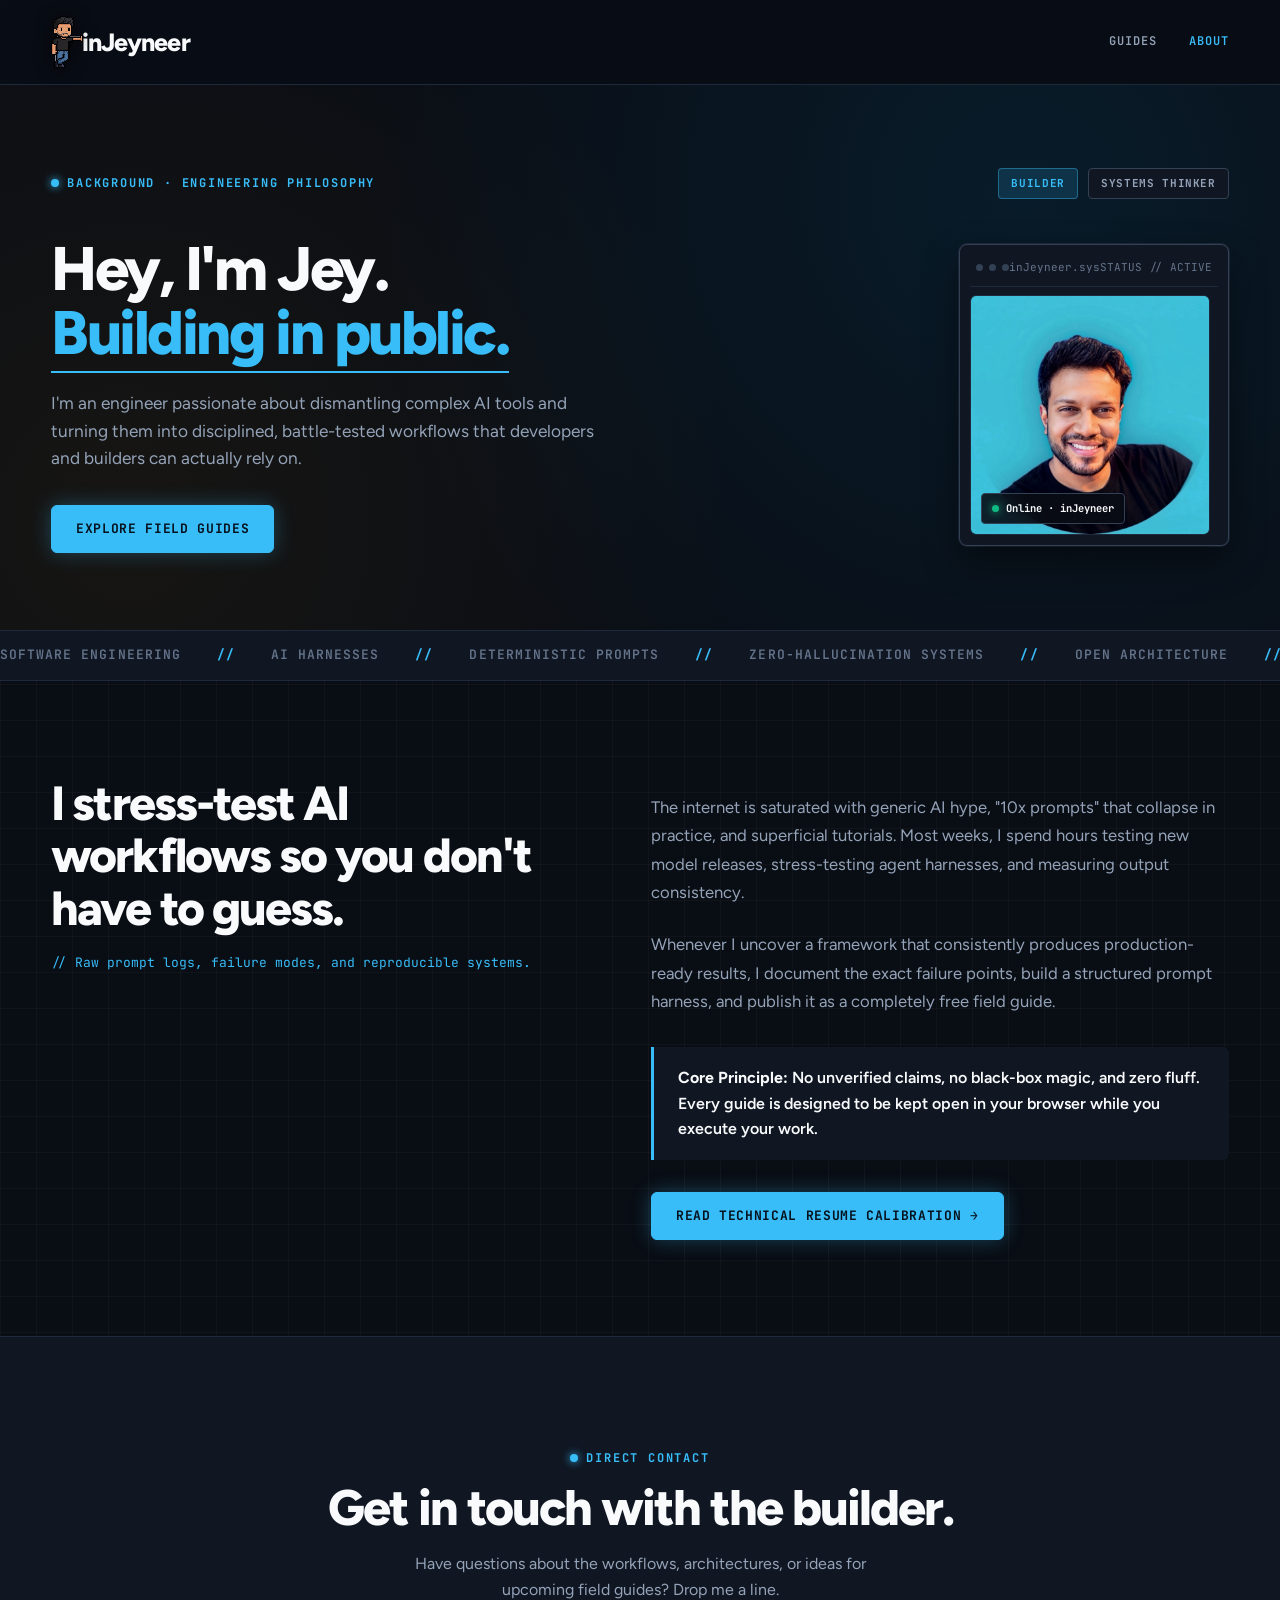
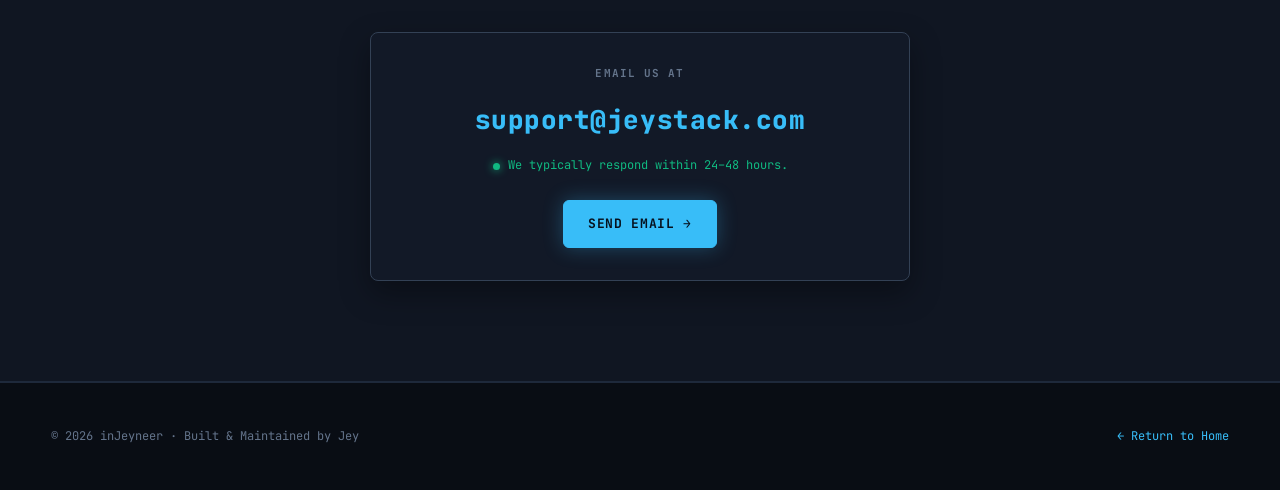
==== commit 3bf65d64: "feat: replace 3D avatar with pixel art character leaning on inJeyneer text" ====
--- a/about/index.html
+++ b/about/index.html
@@ -13,6 +13,7 @@
   <meta property="og:image" content="../assets/hero-photo.jpg" />
   <meta name="twitter:card" content="summary_large_image" />
 
+  <link rel="icon" type="image/png" href="../assets/mini-figure.png" />
   <link rel="stylesheet" href="../styles.css" />
 </head>
 <body>
@@ -20,7 +21,7 @@
   <!-- Site Header -->
   <header class="site-header">
     <a class="wordmark" href="../" aria-label="inJeyneer home">
-      <div class="wordmark-badge">INJ</div>
+      <img src="../assets/pixel-character.png" alt="Jey leaning on inJeyneer" class="leaning-pixel-guy" width="31" height="52" />
       <div class="wordmark-title">
         <span>inJeyneer</span>
       </div>
--- a/styles.css
+++ b/styles.css
@@ -81,33 +81,56 @@
 }
 
 .wordmark {
-  display: flex;
-  align-items: center;
-  gap: 12px;
-}
-
-.wordmark-badge {
-  background: var(--cyan-deep);
-  color: #fff;
-  font-family: var(--font-mono);
-  font-weight: 800;
-  font-size: 13px;
-  letter-spacing: 0.06em;
-  padding: 4px 8px;
-  border-radius: 4px;
+  display: inline-flex;
+  align-items: center;
+  gap: 0;
+  text-decoration: none;
+  position: relative;
+  user-select: none;
+}
+
+.leaning-pixel-guy,
+.wordmark-logo {
+  height: 52px;
+  width: auto;
+  image-rendering: pixelated;
+  image-rendering: -moz-crisp-edges;
+  image-rendering: crisp-edges;
+  display: block;
+  flex-shrink: 0;
+  margin-right: -1px;
+  position: relative;
+  z-index: 2;
+  transform-origin: bottom right;
+  transition: transform 0.22s cubic-bezier(0.16, 1, 0.3, 1), filter 0.22s ease;
+  filter: drop-shadow(0 2px 8px rgba(0, 0, 0, 0.5));
+}
+
+.wordmark:hover .leaning-pixel-guy,
+.wordmark:hover .wordmark-logo {
+  transform: translateY(-2px) rotate(-1.5deg);
+  filter: drop-shadow(0 4px 14px rgba(56, 189, 248, 0.45));
 }
 
 .wordmark-title {
   display: flex;
   flex-direction: column;
+  position: relative;
+  z-index: 1;
 }
 
 .wordmark span {
   letter-spacing: -0.03em;
-  font-size: clamp(20px, 2vw, 24px);
+  font-size: clamp(21px, 2.2vw, 25px);
   font-weight: 800;
   color: var(--text-main);
   line-height: 1;
+  transition: color 0.2s ease, text-shadow 0.2s ease;
+}
+
+.wordmark:hover span {
+  color: #fff;
+  text-shadow: 0 0 16px rgba(56, 189, 248, 0.3);
 }
 
 .wordmark small {
